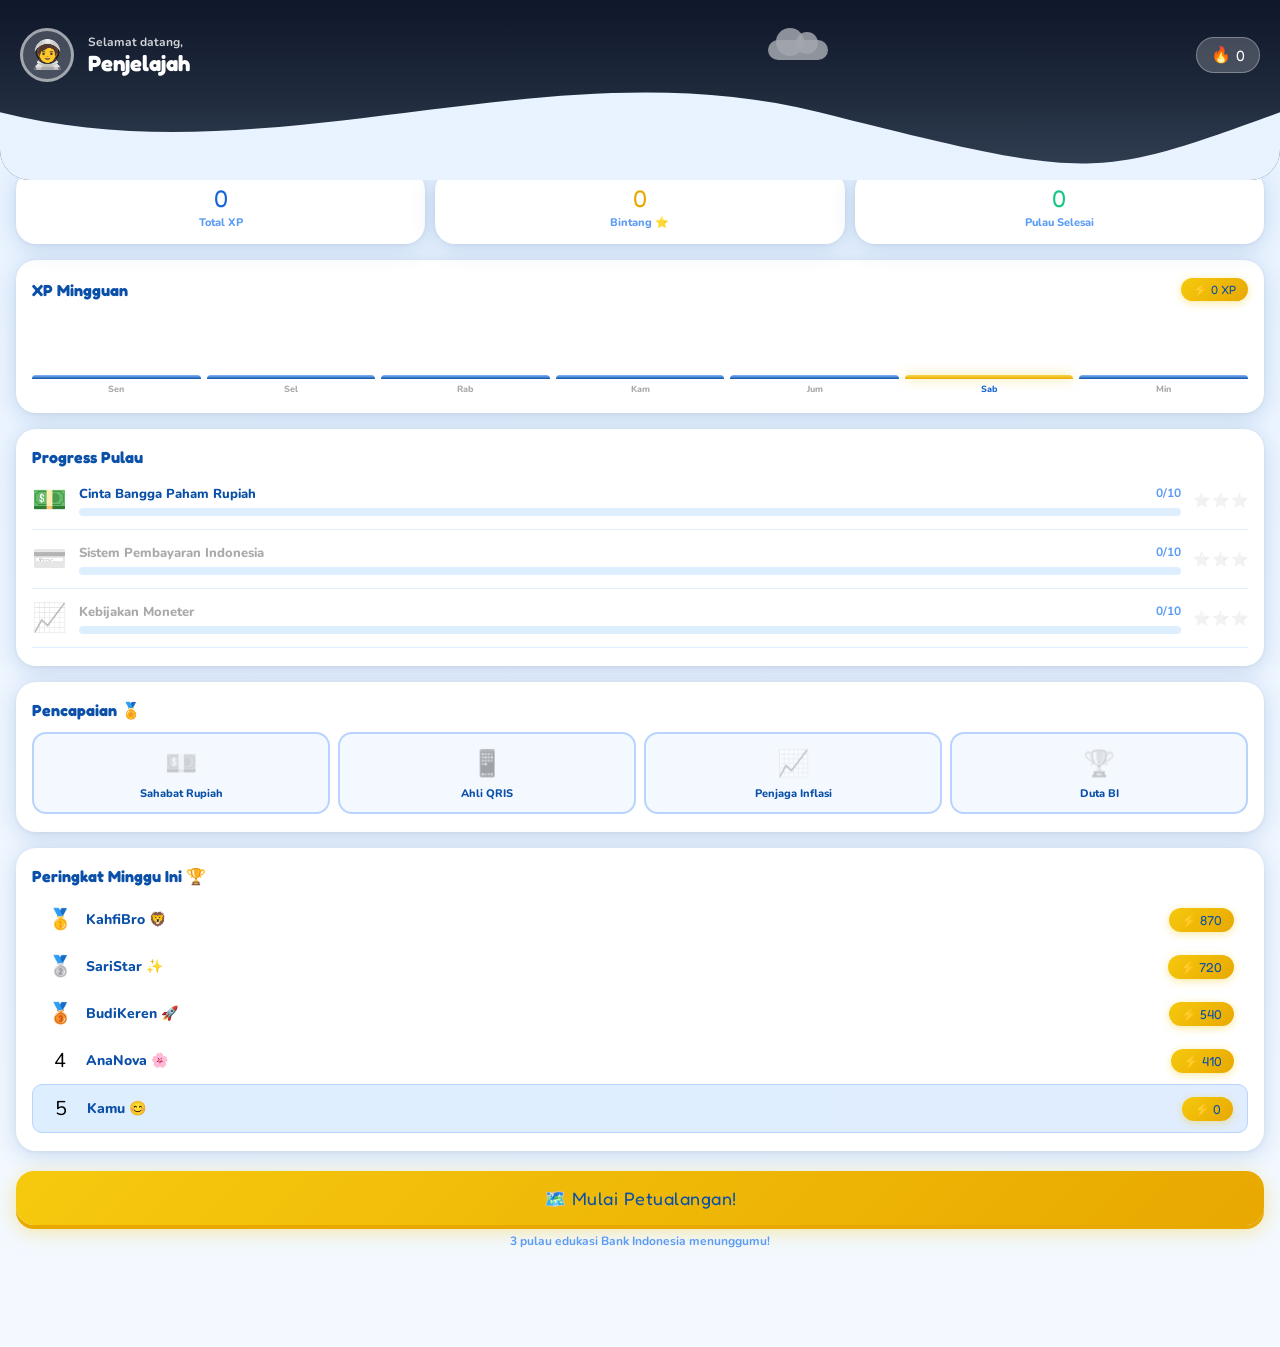
==== index.html @ 7ddd22de "first commit" ====
<!doctype html>
<html lang="id">
  <head>
    <meta charset="UTF-8" />
    <meta name="viewport" content="width=device-width, initial-scale=1.0" />
    <title>QuizQuest</title>

    <link rel="stylesheet" href="./css/style.css" />
  </head>
  <body>
    <div id="screen-dashboard"></div>
    <div id="screen-map"></div>
    <div id="screen-quiz"></div>

    <script src="./js/data.js"></script>
    <script src="./js/state.js"></script>
    <script src="./js/dashboard.js"></script>
    <script src="./js/map.js"></script>
    <script src="./js/quiz.js"></script>
    <script src="./js/app.js"></script>
  </body>
</html>
---- css/style.css ----
/* ============================================
   QuizQuest - Main Stylesheet
   Theme: Blue & White | Kids-friendly
   ============================================ */

@import url("https://fonts.googleapis.com/css2?family=Fredoka+One&family=Nunito:wght@400;600;700;800;900&display=swap");

/* ── CSS Variables ── */
:root {
  --blue-deep: #0a4fa8;
  --blue-main: #1565d8;
  --blue-mid: #2979e8;
  --blue-light: #5b9cf6;
  --blue-pale: #b8d4fe;
  --blue-sky: #ddeeff;
  --white: #ffffff;
  --off-white: #f4f9ff;
  --yellow: #f6c90e;
  --yellow-dark: #e8a800;
  --green: #16c784;
  --red: #f04438;
  --shadow: rgba(10, 79, 168, 0.18);
  --radius-xl: 20px;
  --radius-lg: 14px;
  --radius-md: 10px;
}

/* ── Reset ── */
*,
*::before,
*::after {
  box-sizing: border-box;
  margin: 0;
  padding: 0;
}
html {
  scroll-behavior: smooth;
}
body {
  font-family: "Nunito", sans-serif;
  background: var(--off-white);
  min-height: 100vh;
  overflow-x: hidden;
  -webkit-tap-highlight-color: transparent;
}

/* ── Typography ── */
.fredoka {
  font-family: "Fredoka One", cursive;
}

h1,
h2,
h3 {
  font-family: "Fredoka One", cursive;
}

/* ── Sky Background ── */
.sky-bg {
  background: linear-gradient(180deg, #0f172a 0%, #1e293b 50%, #334155 100%);
}

/* ── Clouds ── */
.cloud {
  position: absolute;
  background: rgba(255, 255, 255, 0.85);
  border-radius: 50px;
  pointer-events: none;
}
.cloud::before,
.cloud::after {
  content: "";
  position: absolute;
  background: inherit;
  border-radius: 50%;
}
.cloud-1 {
  width: 90px;
  height: 28px;
  top: 12%;
  animation: drift 18s linear infinite;
}
.cloud-1::before {
  width: 40px;
  height: 40px;
  top: -18px;
  left: 10px;
}
.cloud-1::after {
  width: 30px;
  height: 30px;
  top: -12px;
  left: 40px;
}
.cloud-2 {
  width: 60px;
  height: 20px;
  top: 22%;
  animation: drift 26s linear infinite;
  animation-delay: -10s;
}
.cloud-2::before {
  width: 28px;
  height: 28px;
  top: -12px;
  left: 8px;
}
.cloud-2::after {
  width: 22px;
  height: 22px;
  top: -8px;
  left: 28px;
}
.cloud-3 {
  width: 110px;
  height: 32px;
  top: 8%;
  animation: drift 22s linear infinite;
  animation-delay: -6s;
}
.cloud-3::before {
  width: 48px;
  height: 48px;
  top: -22px;
  left: 12px;
}
.cloud-3::after {
  width: 36px;
  height: 36px;
  top: -15px;
  left: 52px;
}

@keyframes drift {
  from {
    transform: translateX(-200px);
  }
  to {
    transform: translateX(110vw);
  }
}

/* ── Stars ── */
.star-dot {
  position: absolute;
  width: 3px;
  height: 3px;
  background: #fff;
  border-radius: 50%;
  animation: twinkle var(--d, 3s) ease-in-out infinite;
  opacity: 0.5;
}
@keyframes twinkle {
  0%,
  100% {
    opacity: 0.2;
    transform: scale(1);
  }
  50% {
    opacity: 1;
    transform: scale(1.5);
  }
}

/* ── Card ── */
.card {
  background: var(--white);
  border-radius: var(--radius-xl);
  box-shadow:
    0 4px 24px var(--shadow),
    0 1px 4px rgba(0, 0, 0, 0.06);
}
.card-blue {
  background: linear-gradient(135deg, var(--blue-main), var(--blue-deep));
  color: var(--white);
  border-radius: var(--radius-xl);
  box-shadow: 0 6px 30px rgba(10, 79, 168, 0.35);
}

/* ── Button ── */
.btn {
  display: inline-flex;
  align-items: center;
  justify-content: center;
  border: none;
  cursor: pointer;
  border-radius: 50px;
  font-family: "Fredoka One", cursive;
  font-size: 16px;
  letter-spacing: 0.5px;
  transition:
    transform 0.15s cubic-bezier(0.34, 1.56, 0.64, 1),
    box-shadow 0.15s ease;
  user-select: none;
}
.btn:active {
  transform: scale(0.93) !important;
}

.btn-primary {
  background: linear-gradient(135deg, var(--yellow), var(--yellow-dark));
  color: var(--blue-deep);
  padding: 14px 36px;
  box-shadow:
    0 4px 0 var(--yellow-dark),
    0 6px 20px rgba(246, 201, 14, 0.4);
}
.btn-primary:hover {
  transform: translateY(-2px);
  box-shadow:
    0 6px 0 var(--yellow-dark),
    0 8px 24px rgba(246, 201, 14, 0.5);
}

.btn-blue {
  background: linear-gradient(135deg, var(--blue-mid), var(--blue-main));
  color: var(--white);
  padding: 13px 30px;
  box-shadow:
    0 4px 0 var(--blue-deep),
    0 6px 18px rgba(21, 101, 216, 0.4);
}
.btn-blue:hover {
  transform: translateY(-2px);
  box-shadow:
    0 6px 0 var(--blue-deep),
    0 10px 24px rgba(21, 101, 216, 0.45);
}

.btn-outline {
  background: transparent;
  color: var(--blue-main);
  border: 2.5px solid var(--blue-light);
  padding: 11px 26px;
}
.btn-outline:hover {
  background: var(--blue-sky);
}

/* ── Progress Bar ── */
.progress-track {
  background: var(--blue-sky);
  border-radius: 999px;
  overflow: hidden;
}
.progress-fill {
  background: linear-gradient(90deg, var(--blue-mid), var(--blue-light));
  border-radius: 999px;
  height: 100%;
  transition: width 0.7s cubic-bezier(0.34, 1.56, 0.64, 1);
  position: relative;
  overflow: hidden;
}
.progress-fill::after {
  content: "";
  position: absolute;
  inset: 0;
  background: linear-gradient(90deg, transparent 0%, rgba(255, 255, 255, 0.5) 50%, transparent 100%);
  animation: shimmer 2s ease-in-out infinite;
}
@keyframes shimmer {
  from {
    transform: translateX(-100%);
  }
  to {
    transform: translateX(100%);
  }
}

/* ── XP Badge ── */
.xp-badge {
  background: linear-gradient(135deg, var(--yellow), var(--yellow-dark));
  border-radius: 50px;
  padding: 4px 12px;
  font-family: "Fredoka One", cursive;
  color: var(--blue-deep);
  box-shadow: 0 2px 8px rgba(246, 201, 14, 0.4);
  display: inline-flex;
  align-items: center;
  gap: 4px;
}

/* ── Bounce animation ── */
@keyframes bounce {
  0%,
  100% {
    transform: translateY(0);
  }
  50% {
    transform: translateY(-8px);
  }
}
@keyframes bounceIn {
  0% {
    transform: scale(0.4);
    opacity: 0;
  }
  60% {
    transform: scale(1.1);
    opacity: 1;
  }
  80% {
    transform: scale(0.95);
  }
  100% {
    transform: scale(1);
  }
}
@keyframes wiggle {
  0%,
  100% {
    transform: rotate(-5deg);
  }
  50% {
    transform: rotate(5deg);
  }
}
@keyframes float {
  0%,
  100% {
    transform: translateY(0px) rotate(-1deg);
  }
  50% {
    transform: translateY(-10px) rotate(1deg);
  }
}
@keyframes pulse-ring {
  0% {
    box-shadow: 0 0 0 0 rgba(21, 101, 216, 0.4);
  }
  70% {
    box-shadow: 0 0 0 12px rgba(21, 101, 216, 0);
  }
  100% {
    box-shadow: 0 0 0 0 rgba(21, 101, 216, 0);
  }
}
@keyframes pop {
  0% {
    transform: scale(0) rotate(-10deg);
    opacity: 0;
  }
  70% {
    transform: scale(1.15) rotate(3deg);
    opacity: 1;
  }
  100% {
    transform: scale(1) rotate(0deg);
  }
}
@keyframes slideUp {
  from {
    transform: translateY(30px);
    opacity: 0;
  }
  to {
    transform: translateY(0);
    opacity: 1;
  }
}
@keyframes fadeIn {
  from {
    opacity: 0;
  }
  to {
    opacity: 1;
  }
}
@keyframes pathDraw {
  from {
    stroke-dashoffset: 1000;
  }
  to {
    stroke-dashoffset: 0;
  }
}
@keyframes starSpin {
  from {
    transform: rotate(0deg) scale(0);
    opacity: 0;
  }
  to {
    transform: rotate(360deg) scale(1);
    opacity: 1;
  }
}
@keyframes correctFlash {
  0%,
  100% {
    background: rgba(22, 199, 132, 0.15);
  }
  50% {
    background: rgba(22, 199, 132, 0.35);
  }
}
@keyframes wrongShake {
  0%,
  100% {
    transform: translateX(0);
  }
  20% {
    transform: translateX(-8px);
  }
  40% {
    transform: translateX(8px);
  }
  60% {
    transform: translateX(-5px);
  }
  80% {
    transform: translateX(5px);
  }
}

/* ── Mascot ── */
.mascot {
  display: inline-block;
  animation: float 3s ease-in-out infinite;
  filter: drop-shadow(0 8px 16px rgba(10, 79, 168, 0.3));
}

/* ── Screen manager ── */
.screen {
  display: none;
}
.screen.active {
  display: block;
  animation: fadeIn 0.3s ease;
}

/* ── Modal ── */
.modal-backdrop {
  position: fixed;
  inset: 0;
  z-index: 200;
  background: rgba(10, 40, 100, 0.6);
  backdrop-filter: blur(6px);
  display: flex;
  align-items: center;
  justify-content: center;
  padding: 20px;
  animation: fadeIn 0.2s ease;
}
.modal-box {
  background: var(--white);
  border-radius: 28px;
  padding: 28px 24px;
  width: 100%;
  max-width: 360px;
  box-shadow: 0 20px 60px rgba(10, 40, 100, 0.3);
  animation: bounceIn 0.4s cubic-bezier(0.34, 1.56, 0.64, 1);
  text-align: center;
}

/* ── Confetti particle ── */
.confetti {
  position: fixed;
  width: 8px;
  height: 8px;
  border-radius: 2px;
  pointer-events: none;
  z-index: 9999;
  animation: confettiFall var(--dur, 1.5s) ease-out forwards;
}
@keyframes confettiFall {
  0% {
    transform: translateY(0) rotate(0deg) translateX(0);
    opacity: 1;
  }
  100% {
    transform: translateY(var(--fallY, -250px)) rotate(540deg) translateX(var(--driftX, 40px));
    opacity: 0;
  }
}

/* ── Scrollbar ── */
::-webkit-scrollbar {
  width: 5px;
}
::-webkit-scrollbar-track {
  background: var(--blue-sky);
}
::-webkit-scrollbar-thumb {
  background: var(--blue-light);
  border-radius: 10px;
}

/* dashborad  */
.dashboard-header {
  min-height: 180px;
  border-radius: 0 0 30px 30px;
  overflow: hidden;
  position: relative;
}

.dashboard-wave {
  position: absolute;
  left: 0;
  bottom: 0;
  width: 100%;
  height: 90px;
}

/* ── Nav ── */
.bottom-nav {
  position: fixed;
  bottom: 0;
  left: 0;
  right: 0;
  z-index: 100;
  background: var(--white);
  border-top: 2px solid var(--blue-sky);
  box-shadow: 0 -4px 20px rgba(10, 79, 168, 0.1);
  display: flex;
  justify-content: space-around;
  align-items: center;
  padding: 8px 0 max(8px, env(safe-area-inset-bottom));
}
.nav-item {
  display: flex;
  flex-direction: column;
  align-items: center;
  gap: 3px;
  padding: 6px 18px;
  border-radius: 14px;
  cursor: pointer;
  transition: background 0.2s;
  border: none;
  background: transparent;
}
.nav-item.active {
  background: var(--blue-sky);
}
.nav-item .nav-icon {
  font-size: 22px;
}
.nav-item .nav-label {
  font-size: 11px;
  font-weight: 800;
  color: var(--blue-main);
  font-family: "Nunito", sans-serif;
}

/* ── Answer button ── */
.answer-btn {
  width: 100%;
  padding: 14px 18px;
  background: var(--off-white);
  border: 2.5px solid var(--blue-pale);
  border-radius: var(--radius-lg);
  cursor: pointer;
  font-family: "Nunito", sans-serif;
  font-weight: 800;
  font-size: 15px;
  color: var(--blue-deep);
  text-align: left;
  transition: all 0.18s ease;
  display: flex;
  align-items: center;
  gap: 12px;
}
.answer-btn:hover:not(.disabled) {
  border-color: var(--blue-main);
  background: var(--blue-sky);
  transform: translateX(4px);
  box-shadow: 0 3px 12px var(--shadow);
}
.answer-btn .opt-letter {
  width: 30px;
  height: 30px;
  border-radius: 50%;
  background: var(--blue-pale);
  color: var(--blue-deep);
  font-family: "Fredoka One", cursive;
  font-size: 14px;
  display: flex;
  align-items: center;
  justify-content: center;
  flex-shrink: 0;
  transition: background 0.18s;
}
.answer-btn.correct {
  background: rgba(22, 199, 132, 0.12);
  border-color: var(--green);
  animation: correctFlash 0.6s ease;
}
.answer-btn.correct .opt-letter {
  background: var(--green);
  color: white;
}
.answer-btn.wrong {
  background: rgba(240, 68, 56, 0.08);
  border-color: var(--red);
  animation: wrongShake 0.4s ease;
}
.answer-btn.wrong .opt-letter {
  background: var(--red);
  color: white;
}
.answer-btn.disabled {
  pointer-events: none;
}

/* ── Timer ring ── */
.timer-svg circle {
  transition: stroke-dashoffset 1s linear;
}

/* ── Input ── */
.input-field {
  width: 100%;
  padding: 13px 16px;
  border: 2.5px solid var(--blue-pale);
  border-radius: var(--radius-lg);
  font-family: "Nunito", sans-serif;
  font-size: 16px;
  font-weight: 700;
  color: var(--blue-deep);
  background: var(--off-white);
  outline: none;
  transition:
    border-color 0.2s,
    box-shadow 0.2s;
}
.input-field:focus {
  border-color: var(--blue-main);
  box-shadow: 0 0 0 4px rgba(21, 101, 216, 0.12);
}

/* ── Island node on map ── */
.island-node {
  cursor: pointer;
  transition: transform 0.25s cubic-bezier(0.34, 1.56, 0.64, 1);
}
.island-node:hover .node-bubble {
  transform: scale(1.08);
}
.island-node.locked {
  cursor: not-allowed;
}
.island-node.locked .node-bubble {
  filter: grayscale(0.7) opacity(0.6);
}

.node-bubble {
  display: flex;
  flex-direction: column;
  align-items: center;
  justify-content: center;
  border-radius: 50%;
  transition:
    transform 0.25s cubic-bezier(0.34, 1.56, 0.64, 1),
    box-shadow 0.2s;
  position: relative;
}
.node-bubble.completed {
  box-shadow:
    0 0 0 4px var(--green),
    0 6px 24px rgba(22, 199, 132, 0.4);
  animation: pulse-ring 2s ease-in-out infinite;
}
.node-bubble.current {
  box-shadow:
    0 0 0 4px var(--yellow),
    0 6px 28px rgba(246, 201, 14, 0.5);
  animation: pulse-ring 1.5s ease-in-out infinite;
}

/* ── Map path SVG ── */
.map-path {
  stroke-dasharray: 8 6;
  animation: pathDash 1.5s linear infinite;
}
@keyframes pathDash {
  from {
    stroke-dashoffset: 0;
  }
  to {
    stroke-dashoffset: -28;
  }
}

/* ── Achievement badge ── */
.ach-badge {
  display: flex;
  flex-direction: column;
  align-items: center;
  gap: 6px;
  padding: 12px 8px;
  background: var(--off-white);
  border: 2px solid var(--blue-pale);
  border-radius: var(--radius-lg);
  transition: transform 0.2s;
}
.ach-badge.earned {
  background: linear-gradient(135deg, #fffbe6, #fff3b0);
  border-color: var(--yellow);
  box-shadow: 0 3px 12px rgba(246, 201, 14, 0.3);
}
.ach-badge.earned:hover {
  transform: translateY(-3px);
}

/* ── Leaderboard row ── */
.lb-row {
  display: flex;
  align-items: center;
  gap: 12px;
  padding: 10px 14px;
  border-radius: var(--radius-md);
  transition: background 0.15s;
}
.lb-row:hover {
  background: var(--blue-sky);
}
.lb-row.me {
  background: linear-gradient(90deg, var(--blue-sky), #e0edff);
  border: 1.5px solid var(--blue-pale);
}

/* ── Chart bar ── */
.bar-wrap {
  display: flex;
  flex-direction: column;
  align-items: center;
  gap: 4px;
  flex: 1;
}
.chart-bar {
  width: 100%;
  border-radius: 6px 6px 0 0;
  background: linear-gradient(0deg, var(--blue-deep), var(--blue-light));
  transition: height 1.2s cubic-bezier(0.34, 1.56, 0.64, 1);
  min-height: 4px;
  position: relative;
  overflow: hidden;
}
.chart-bar::after {
  content: "";
  position: absolute;
  inset: 0;
  background: linear-gradient(180deg, rgba(255, 255, 255, 0.25), transparent);
}
.chart-bar.today {
  background: linear-gradient(0deg, var(--yellow-dark), var(--yellow));
}

/* ── Stars row ── */
.star-row {
  display: flex;
  gap: 6px;
}
.star-icon {
  font-size: 22px;
  animation: starSpin 0.5s ease forwards;
  opacity: 0;
}
.star-icon.grey {
  animation: none;
  opacity: 1;
  filter: grayscale(1) opacity(0.35);
}

/* ── Feedback box ── */
.feedback-box {
  border-radius: var(--radius-xl);
  padding: 16px 20px;
  margin-top: 12px;
  animation: slideUp 0.3s ease;
}
.feedback-correct {
  background: rgba(22, 199, 132, 0.1);
  border: 2px solid var(--green);
}
.feedback-wrong {
  background: rgba(240, 68, 56, 0.08);
  border: 2px solid var(--red);
}

/* ── Responsive tweaks ── */
@media (max-width: 400px) {
  .btn-primary,
  .btn-blue {
    font-size: 15px;
    padding: 13px 26px;
  }
  .answer-btn {
    font-size: 14px;
    padding: 12px 14px;
  }
}
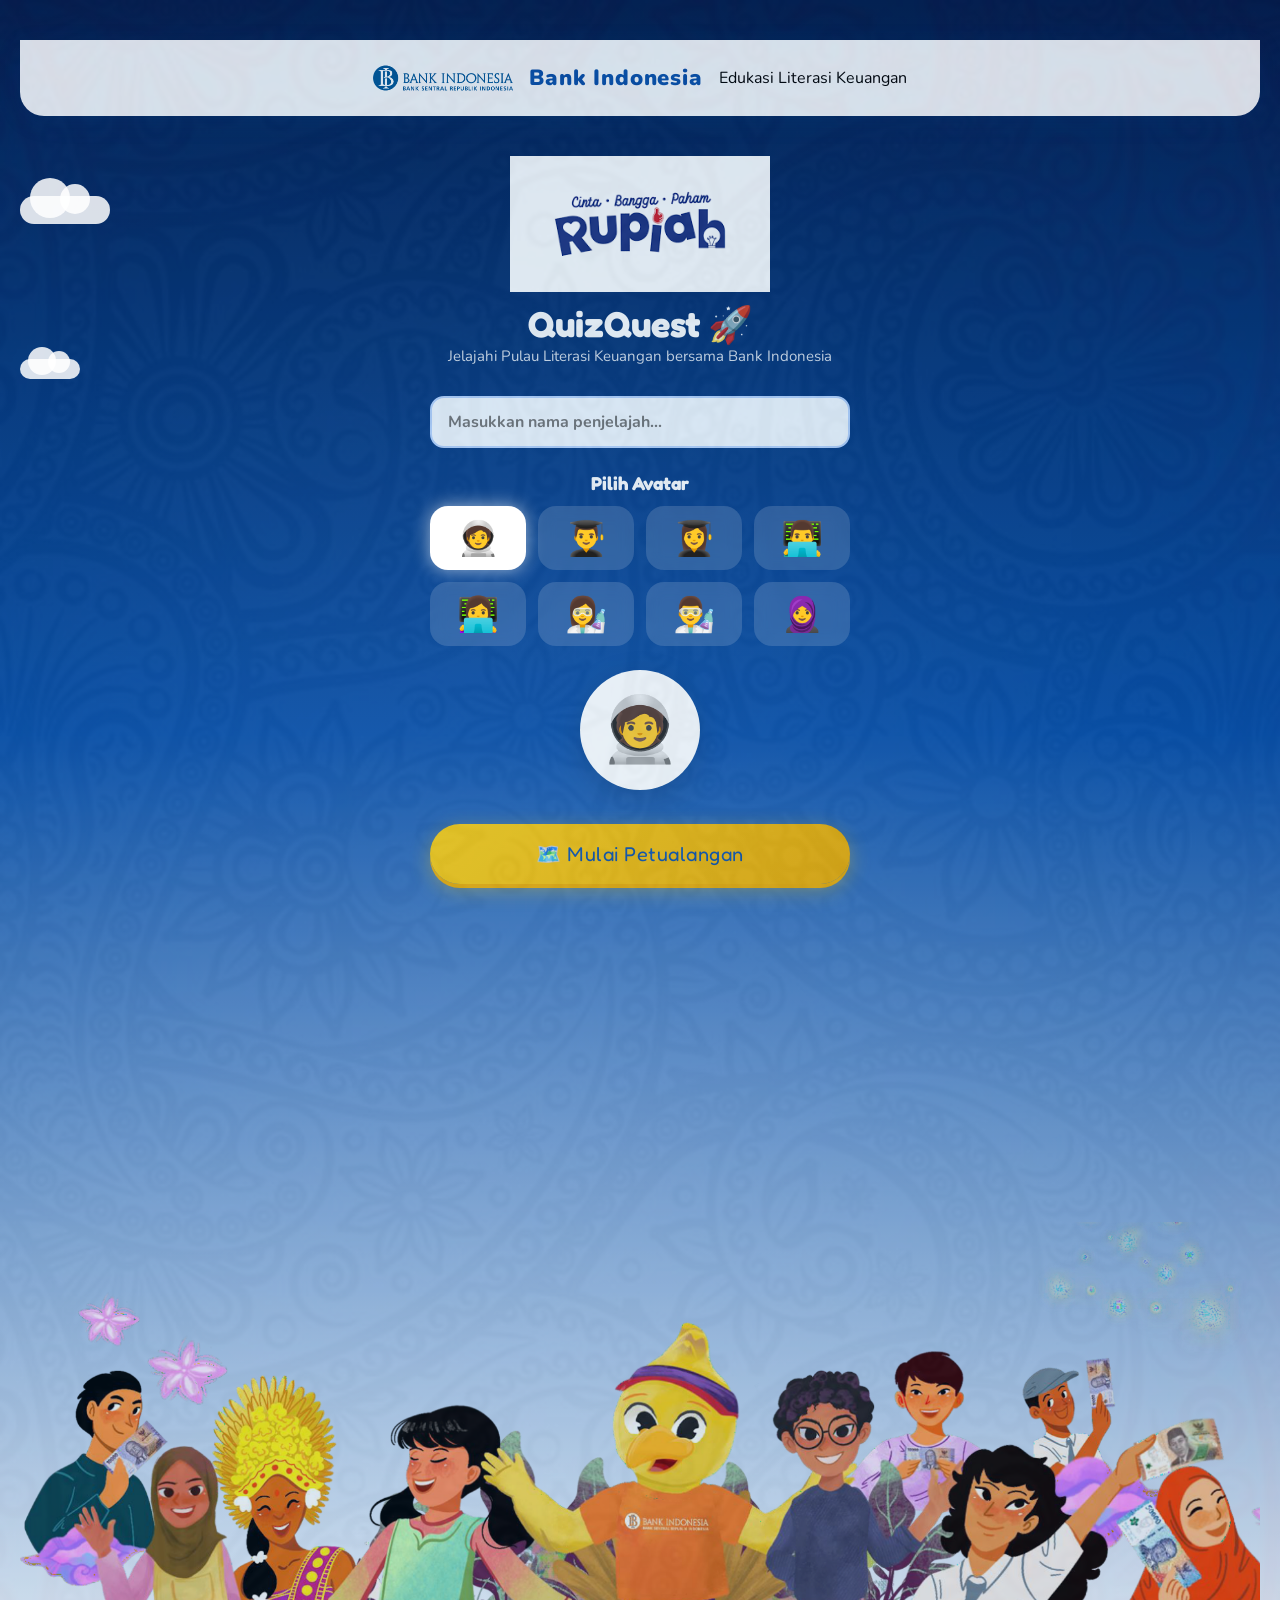
==== commit 29d07057: "penmabhan register" ====
--- a/index.html
+++ b/index.html
@@ -8,15 +8,16 @@
     <link rel="stylesheet" href="./css/style.css" />
   </head>
   <body>
+    <div id="screen-register"></div>
     <div id="screen-dashboard"></div>
     <div id="screen-map"></div>
     <div id="screen-quiz"></div>
 
     <script src="./js/data.js"></script>
     <script src="./js/state.js"></script>
+    <script src="./js/register.js"></script>
     <script src="./js/dashboard.js"></script>
     <script src="./js/map.js"></script>
     <script src="./js/quiz.js"></script>
     <script src="./js/app.js"></script>
-  </body>
 </html>
--- a/css/style.css
+++ b/css/style.css
@@ -486,20 +486,44 @@
 }
 
 /* dashborad  */
-.dashboard-header {
-  min-height: 180px;
-  border-radius: 0 0 30px 30px;
+.dashboard-header-bi {
+  position: sticky;
+  top: 0;
+  z-index: 100;
+
+  padding: 28px 20px 70px;
+
   overflow: hidden;
-  position: relative;
-}
-
-.dashboard-wave {
+
+  background: linear-gradient(180deg, #041c4a 0%, #0a4fa8 100%);
+
+  border-radius: 0 0 32px 32px;
+}
+
+/* Motif batik */
+.dashboard-header-bi::before {
+  content: "";
+
+  position: absolute;
+  inset: 0;
+
+  background-image: url("../assets/bg/bg-batik.png");
+
+  background-size: cover;
+  background-position: center;
+
+  opacity: 0.15;
+
+  pointer-events: none;
+}
+
+/* .dashboard-wave {
   position: absolute;
   left: 0;
   bottom: 0;
   width: 100%;
   height: 90px;
-}
+} */
 
 /* ── Nav ── */
 .bottom-nav {
@@ -789,3 +813,212 @@
     padding: 12px 14px;
   }
 }
+
+.site-footer {
+  margin-top: 20px;
+  line-height: 0;
+}
+
+.site-footer img {
+  width: 100%;
+  display: block;
+  margin-top: -50px; /* sesuaikan */
+}
+
+.rupiah-banner {
+  background: white;
+  border-radius: 20px;
+  padding: 14px;
+  margin: -15px 0 20px;
+  text-align: center;
+  box-shadow: 0 8px 24px rgba(10, 79, 168, 0.12);
+}
+
+.rupiah-banner img {
+  width: 180px;
+  height: auto;
+}
+
+.rupiah-banner p {
+  margin-top: 8px;
+  font-size: 12px;
+  font-weight: 700;
+  color: var(--blue-main);
+}
+
+/* Register */
+/* header BI */
+.bi-header {
+  width: 100%;
+
+  display: flex;
+  align-items: center;
+  justify-content: center;
+
+  gap: 16px;
+
+  background: rgba(255, 255, 255, 0.98);
+
+  padding: 16px 20px;
+
+  border-radius: 0 0 24px 24px;
+
+  box-shadow: 0 6px 24px rgba(10, 79, 168, 0.12);
+
+  margin-bottom: 40px;
+}
+
+.bi-header img {
+  width: 140px;
+  height: auto;
+}
+.bi-header span {
+  color: var(--blue-deep);
+
+  font-weight: 900;
+
+  font-size: 22px;
+
+  letter-spacing: 0.8px;
+}
+
+.register-screen {
+  min-height: 100vh;
+
+  background: linear-gradient(180deg, #041c4a 0%, #0a4fa8 45%, #f4f9ff 100%);
+
+  padding: 40px 20px 0;
+
+  text-align: center;
+
+  position: relative;
+
+  overflow: hidden;
+}
+
+.register-screen::before {
+  content: "";
+  position: absolute;
+  inset: 0;
+
+  background-image: url("../assets/bg/bg-batik.png");
+
+  background-repeat: no-repeat;
+  background-position: center top;
+  background-size: cover;
+
+  opacity: 0.15;
+
+  pointer-events: none;
+}
+
+.register-logo {
+  width: 260px;
+
+  margin: 0 auto 10px;
+
+  display: block;
+}
+
+.register-title {
+  color: white;
+  font-size: 36px;
+}
+
+.register-subtitle {
+  color: rgba(255, 255, 255, 0.85);
+
+  font-size: 15px;
+
+  margin-bottom: 30px;
+}
+
+.register-form {
+  max-width: 420px;
+
+  margin: 0 auto;
+}
+
+.avatar-title {
+  color: white;
+
+  margin: 24px 0 12px;
+}
+
+.avatar-grid {
+  display: grid;
+
+  grid-template-columns: repeat(4, 1fr);
+
+  gap: 12px;
+
+  margin-bottom: 20px;
+}
+
+.avatar-btn {
+  border: none;
+
+  background: rgba(255, 255, 255, 0.15);
+
+  backdrop-filter: blur(8px);
+
+  font-size: 34px;
+
+  border-radius: 18px;
+
+  padding: 12px;
+
+  cursor: pointer;
+
+  transition: 0.25s;
+}
+
+.avatar-btn:hover {
+  transform: scale(1.1);
+}
+
+.avatar-btn.active {
+  background: white;
+
+  box-shadow: 0 0 18px rgba(255, 255, 255, 0.6);
+}
+
+#avatar-preview {
+  width: 120px;
+  height: 120px;
+
+  margin: 24px auto;
+
+  border-radius: 50%;
+
+  background: white;
+
+  display: flex;
+  align-items: center;
+  justify-content: center;
+
+  font-size: 64px;
+
+  box-shadow: 0 8px 30px rgba(0, 0, 0, 0.15);
+}
+
+.register-btn {
+  width: 100%;
+
+  font-size: 20px;
+
+  padding: 18px;
+
+  margin-top: 10px;
+
+  animation: bounce 2s infinite;
+}
+.register-footer {
+  width: 100%;
+
+  margin-top: 50px;
+
+  display: block;
+}
+
+/* END Register */
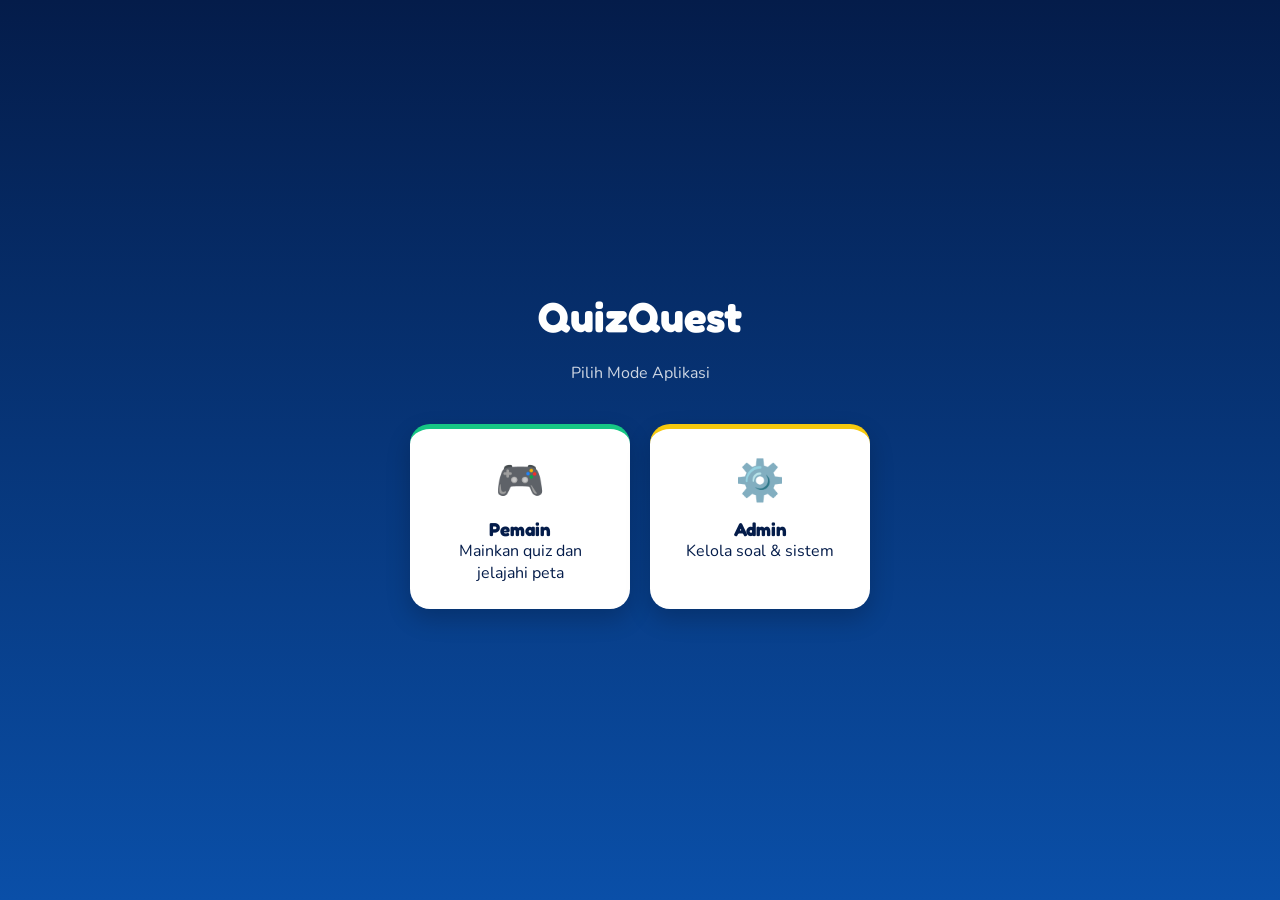
==== commit c654a8b8: "memberikan role" ====
--- a/index.html
+++ b/index.html
@@ -8,6 +8,7 @@
     <link rel="stylesheet" href="./css/style.css" />
   </head>
   <body>
+    <div id="screen-role"></div>
     <div id="screen-register"></div>
     <div id="screen-dashboard"></div>
     <div id="screen-map"></div>
--- a/css/style.css
+++ b/css/style.css
@@ -1022,3 +1022,216 @@
 }
 
 /* END Register */
+
+/* MAP  */
+.map-bg {
+  position: fixed;
+  inset: 0;
+  z-index: 0;
+
+  background: linear-gradient(180deg, #041c4a 0%, #0a4fa8 30%, #eaf4ff 70%, #ffffff 100%);
+}
+
+.road-path {
+  stroke-dasharray: 10 6;
+  animation: pathDash 2s linear infinite;
+  stroke-width: 60;
+  opacity: 0.9;
+}
+
+.node-bubble {
+  border: 3px solid rgba(255, 255, 255, 0.7);
+  backdrop-filter: blur(6px);
+}
+
+.map-footer {
+  position: relative;
+  z-index: 10;
+
+  width: 100%;
+  margin-top: 10px;
+
+  text-align: center;
+  line-height: 0;
+}
+
+.map-footer img {
+  width: 100%;
+  max-width: none;
+  display: block;
+}
+
+/* === STRUCTURE === */
+.map-container {
+  min-height: 100vh;
+  display: flex;
+  flex-direction: column;
+  position: relative;
+}
+
+/* Content */
+.map-content {
+  flex: 1;
+  position: relative;
+  z-index: 10;
+}
+
+/* === HEADER === */
+.map-header {
+  display: flex;
+  align-items: center;
+  gap: 12px;
+  padding: 16px 20px;
+}
+
+.map-title {
+  color: white;
+  font-size: 22px;
+  text-shadow: 0 2px 8px rgba(0, 0, 0, 0.2);
+}
+
+.back-btn {
+  width: 40px;
+  height: 40px;
+  border-radius: 50%;
+  padding: 0;
+  background: rgba(255, 255, 255, 0.9);
+  border: none;
+  font-size: 18px;
+}
+
+.map-logo {
+  margin-left: auto;
+  background: rgba(255, 255, 255, 0.95);
+  padding: 10px 14px;
+  border-radius: 14px;
+  box-shadow: 0 4px 12px rgba(0, 0, 0, 0.1);
+}
+
+.map-logo img {
+  height: 45px;
+}
+
+/* === MAP === */
+.map-canvas {
+  position: relative;
+  width: 100%;
+  max-width: 500px;
+  margin: 0 auto;
+  height: 80vh;
+}
+
+.map-svg {
+  position: absolute;
+  inset: 0;
+  width: 100%;
+  height: 100%;
+  pointer-events: none;
+}
+
+.map-blob {
+  fill: rgba(255, 255, 255, 0.05);
+}
+
+/* === TIP === */
+.map-tip {
+  text-align: center;
+  padding: 0 20px 16px;
+  font-size: 12px;
+  font-weight: 700;
+  color: rgba(255, 255, 255, 0.7);
+}
+
+/* === FOOTER === */
+.map-footer {
+  width: 100%;
+  margin-top: auto;
+}
+
+.map-road {
+  position: absolute;
+  inset: 0;
+  width: 100%;
+  height: 100%;
+}
+
+.road-path {
+  fill: none;
+  stroke: #7aa6c2; /* warna jalan */
+  stroke-width: 60;
+  stroke-linecap: round;
+
+  stroke-dasharray: 10 8; /* efek batu */
+}
+
+.map-bg::after {
+  content: "";
+  position: absolute;
+  inset: 0;
+
+  background-image: radial-gradient(circle, rgba(255, 255, 255, 0.5) 2px, transparent 2px);
+  background-size: 40px 40px;
+
+  opacity: 0.2;
+}
+/* END MAP  */
+
+/* ROLE SELECT  */
+/* ROLE SELECT */
+.role-container {
+  min-height: 100vh;
+  background: linear-gradient(180deg, #041c4a 0%, #0a4fa8 100%);
+  display: flex;
+  flex-direction: column;
+  align-items: center;
+  justify-content: center;
+  gap: 20px;
+  color: white;
+  text-align: center;
+}
+
+.role-title {
+  font-size: 42px;
+  font-weight: 900;
+}
+
+.role-subtitle {
+  opacity: 0.8;
+  margin-bottom: 20px;
+}
+
+.role-cards {
+  display: flex;
+  gap: 20px;
+  flex-wrap: wrap;
+  justify-content: center;
+}
+
+.role-card {
+  width: 220px;
+  background: white;
+  color: #041c4a;
+  padding: 25px;
+  border-radius: 20px;
+  cursor: pointer;
+  transition: 0.3s;
+  box-shadow: 0 10px 25px rgba(0, 0, 0, 0.2);
+}
+
+.role-card:hover {
+  transform: translateY(-8px);
+}
+
+.role-icon {
+  font-size: 40px;
+  margin-bottom: 10px;
+}
+
+.role-card.player {
+  border-top: 5px solid #16c784;
+}
+
+.role-card.admin {
+  border-top: 5px solid #f6c90e;
+}
+/* END ROLE SELECT  */
